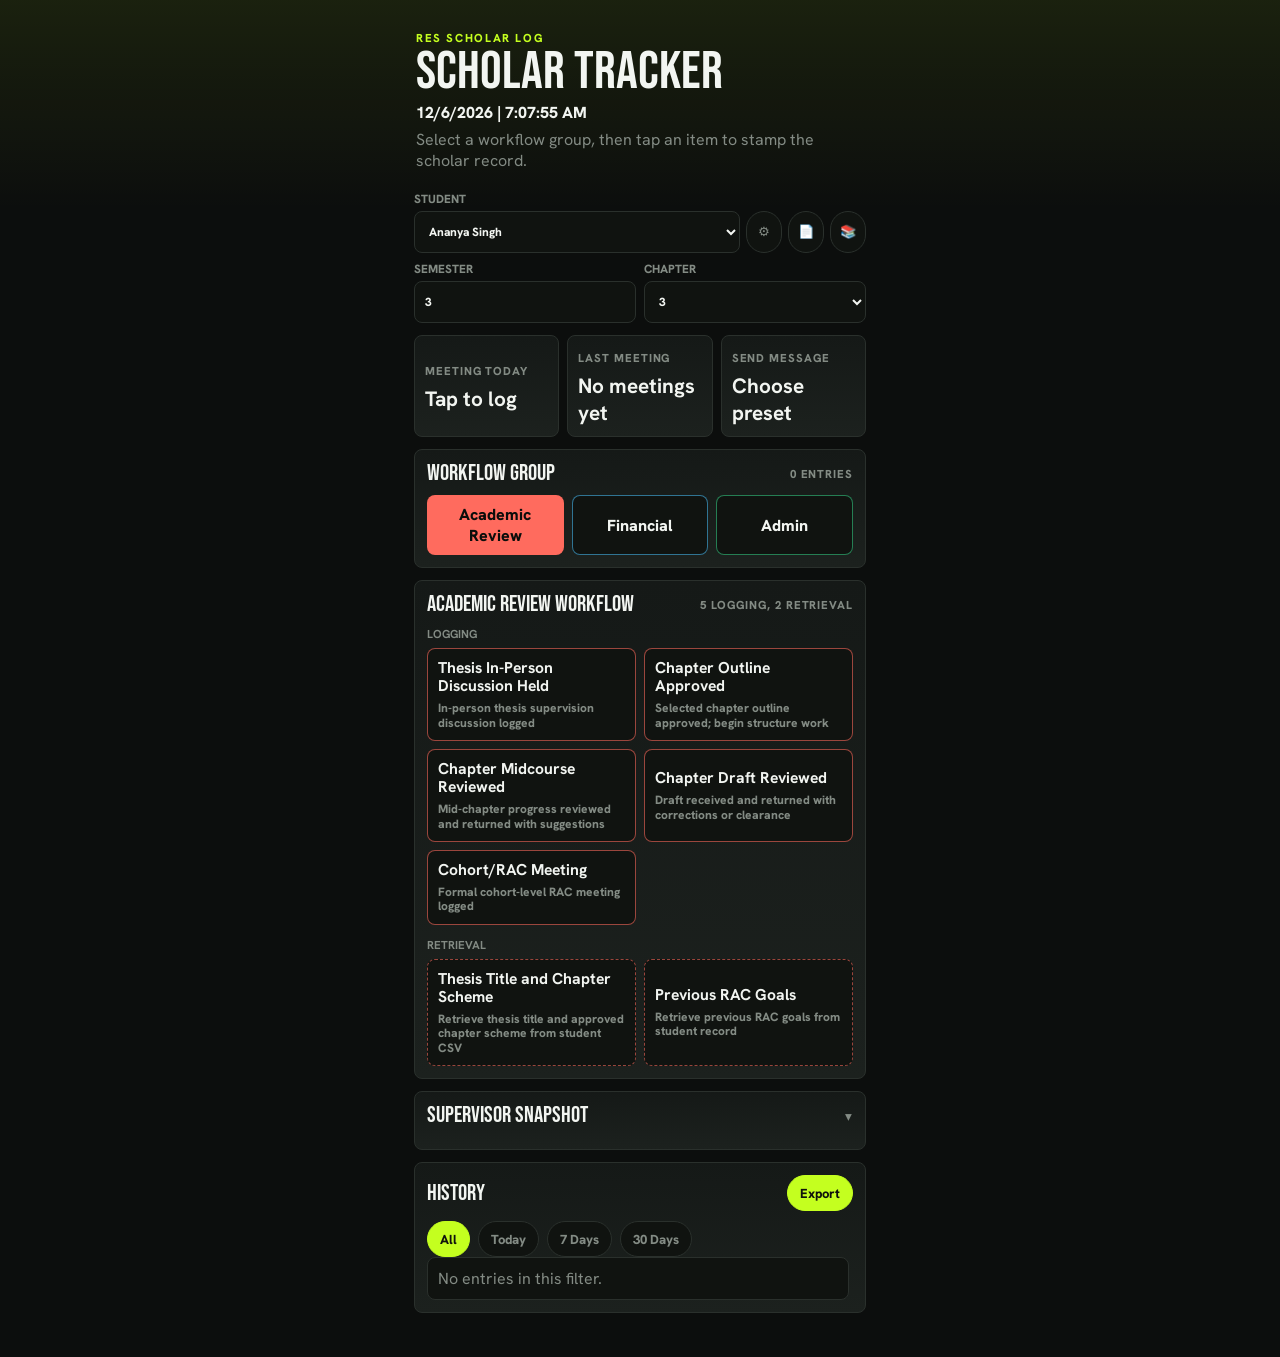
==== index.html @ d555b02e "Initial clean release of RES Scholar Tracker" ====
<!doctype html>
<html lang="en">
<head>
  <meta charset="UTF-8" />
  <meta name="viewport" content="width=device-width, initial-scale=1.0" />
  <meta name="theme-color" content="#0c0e0d" />
  <meta name="description" content="Tap-first research supervision tracker for RAC, chapter, and financial signature activity." />
  <meta name="apple-mobile-web-app-capable" content="yes" />
  <meta name="apple-mobile-web-app-status-bar-style" content="black-translucent" />
  <meta name="apple-mobile-web-app-title" content="RES Scholar" />
  <link rel="manifest" href="./manifest.json" />
  <link rel="icon" type="image/png" sizes="192x192" href="assets/icons/icon-192.png" />
  <title>RES Scholar Tracker</title>
  <link rel="preconnect" href="https://fonts.googleapis.com" />
  <link rel="preconnect" href="https://fonts.gstatic.com" crossorigin />
  <link href="https://fonts.googleapis.com/css2?family=Bebas+Neue&family=Hanken+Grotesk:wght@400;600;700;800&display=swap" rel="stylesheet" />
  <link rel="stylesheet" href="styles.css" />
</head>
<body>
  <main class="app-shell">
    <header class="app-header">
      <p class="kicker">RES Scholar Log</p>
      <h1>Scholar Tracker</h1>
      <p id="clock" class="clock">Loading local time...</p>
      <p class="subtitle">Select a workflow group, then tap an item to stamp the scholar record.</p>
    </header>

    <section class="session-panel" aria-label="Student session">
      <label class="student-field">
        <span>Student</span>
        <div class="student-row-input">
          <select id="studentName" autocomplete="name"></select>
          <button id="openStudents" class="icon-button" type="button" aria-label="Manage students">&#9881;</button>
          <button id="openDocuments" class="icon-button" type="button" aria-label="Manage documents">&#128196;</button>
          <button id="openPublications" class="icon-button" type="button" aria-label="Manage publications">&#128218;</button>
        </div>
      </label>
      <label>
        <span>Semester</span>
        <input id="semesterNumber" type="number" min="1" max="12" value="3" />
      </label>
      <label>
        <span>Chapter</span>
        <select id="chapterNumber">
          <option value="1">1</option>
          <option value="2">2</option>
          <option value="3" selected>3</option>
          <option value="4">4</option>
          <option value="5">5</option>
          <option value="6">6</option>
        </select>
      </label>
    </section>

    <section class="summary-grid" aria-label="Summary">
      <button id="meetingPunch" class="summary-card punch-card" type="button">
        <span>Meeting Today</span>
        <strong id="meetingPunchState">Tap to log</strong>
      </button>
      <article class="summary-card">
        <span>Last Meeting</span>
        <strong id="lastMeeting">No meetings yet</strong>
      </article>
      <button id="openMessage" class="summary-card message-card" type="button">
        <span>Send Message</span>
        <strong>Choose preset</strong>
      </button>
    </section>

    <section class="panel">
      <div class="section-head">
        <h2>Workflow Group</h2>
        <span id="entryCount">0 entries</span>
      </div>
      <div id="groupSelector" class="group-grid"></div>
    </section>

    <section class="panel">
      <div class="section-head">
        <h2 id="activeGroupTitle">Academic Review Workflow</h2>
        <span id="activeGroupMeta">Tap to log</span>
      </div>
      <div id="itemSelector" class="item-grid"></div>
    </section>

    <section class="panel insights-panel">
      <details>
        <summary class="section-head">
          <h2>Supervisor Snapshot</h2>
          <span class="chevron" aria-hidden="true">&#9662;</span>
        </summary>
        <div class="details-body">
          <p id="snapshotAcademic">Academic Review: no activity logged yet.</p>
          <p id="snapshotFinancial">Financial: no activity logged yet.</p>
          <p id="snapshotGap">Contact gap: waiting for first research action.</p>
          <p id="snapshotDocuments">Documents: none on file yet.</p>
          <p id="snapshotPublications">Publications: none on file yet.</p>
        </div>
      </details>
    </section>

    <section class="panel history-panel">
      <div class="section-head">
        <h2>History</h2>
        <button id="openExport" class="tool-button" type="button">Export</button>
      </div>

      <div class="filter-row" aria-label="Date filters">
        <button class="filter-chip on" data-filter="ALL" type="button">All</button>
        <button class="filter-chip" data-filter="TODAY" type="button">Today</button>
        <button class="filter-chip" data-filter="7D" type="button">7 Days</button>
        <button class="filter-chip" data-filter="30D" type="button">30 Days</button>
      </div>

      <div class="history-window">
        <div id="history"></div>
      </div>
    </section>
  </main>

  <div id="exportModal" class="modal" hidden>
    <div class="modal-card" role="dialog" aria-modal="true" aria-labelledby="exportTitle">
      <div class="section-head">
        <h2 id="exportTitle">Export Log</h2>
        <button id="closeExport" class="icon-button" type="button" aria-label="Close">x</button>
      </div>
      <div class="filter-row">
        <button id="formatCsv" class="filter-chip on" type="button">CSV</button>
        <button id="formatJson" class="filter-chip" type="button">JSON</button>
      </div>
      <textarea id="exportText" spellcheck="false"></textarea>
      <div class="modal-actions">
        <button id="copyExport" type="button">Copy</button>
        <button id="downloadExport" type="button">Download</button>
        <button id="shareExport" type="button">Share</button>
      </div>
      <label class="import-line">
        <span>Import CSV/JSON</span>
        <input id="importFile" type="file" accept=".csv,.json,application/json,text/csv" />
      </label>
    </div>
  </div>

  <div id="studentsModal" class="modal" hidden>
    <div class="modal-card" role="dialog" aria-modal="true" aria-labelledby="studentsTitle">
      <div class="section-head">
        <h2 id="studentsTitle">Manage Students</h2>
        <button id="closeStudents" class="icon-button" type="button" aria-label="Close">x</button>
      </div>

      <div class="student-form">
        <input id="studentFormName" placeholder="Name" autocomplete="off" />
        <input id="studentFormEnrollment" type="date" placeholder="Enrollment date" />
        <input id="studentFormSemester" type="number" min="1" max="12" placeholder="Semester" />
        <input id="studentFormEnrolmentNo" placeholder="Enrolment No." autocomplete="off" />
        <input id="studentFormTopic" placeholder="PhD Topic" autocomplete="off" />
        <input id="studentFormChapterScheme" placeholder="Chapter scheme" autocomplete="off" />
        <input id="studentFormNotes" placeholder="Notes" autocomplete="off" />
        <button id="studentFormSave" type="button">Add Student</button>
      </div>

      <div id="studentsList" class="students-list"></div>

      <div class="filter-row">
        <button id="studentsExport" class="tool-button" type="button">Export CSV</button>
        <label class="import-line inline">
          <span>Import CSV</span>
          <input id="studentsImportFile" type="file" accept=".csv,text/csv" />
        </label>
      </div>
    </div>
  </div>

  <div id="documentsModal" class="modal" hidden>
    <div class="modal-card" role="dialog" aria-modal="true" aria-labelledby="documentsTitle">
      <div class="section-head">
        <h2 id="documentsTitle">Manage Documents</h2>
        <button id="closeDocuments" class="icon-button" type="button" aria-label="Close">x</button>
      </div>

      <div class="student-form">
        <select id="documentFormStudent" autocomplete="off"></select>
        <input id="documentFormSubject" placeholder="Subject (e.g. Chapter 3, SASC paper)" autocomplete="off" />
        <input id="documentFormDocType" placeholder="Doc type (draft, folio, claim-form...)" autocomplete="off" />
        <input id="documentFormVersion" placeholder="Version" autocomplete="off" />
        <input id="documentFormFilename" placeholder="Filename" autocomplete="off" />
        <input id="documentFormSizeKb" type="number" min="0" placeholder="Size (KB)" />
        <input id="documentFormDate" type="date" placeholder="Date" />
        <button id="documentFormSave" type="button">Add Document</button>
      </div>

      <div id="documentsList" class="students-list"></div>

      <div class="filter-row">
        <button id="documentsExport" class="tool-button" type="button">Export CSV</button>
        <label class="import-line inline">
          <span>Import CSV</span>
          <input id="documentsImportFile" type="file" accept=".csv,text/csv" />
        </label>
      </div>
    </div>
  </div>

  <div id="publicationsModal" class="modal" hidden>
    <div class="modal-card" role="dialog" aria-modal="true" aria-labelledby="publicationsTitle">
      <div class="section-head">
        <h2 id="publicationsTitle">Manage Publications</h2>
        <button id="closePublications" class="icon-button" type="button" aria-label="Close">x</button>
      </div>

      <div class="student-form">
        <select id="publicationFormStudent" autocomplete="off"></select>
        <input id="publicationFormTitle" placeholder="Title" autocomplete="off" />
        <input id="publicationFormCoAuthors" placeholder="Co-authors" autocomplete="off" />
        <input id="publicationFormTargetJournal" placeholder="Target journal" autocomplete="off" />
        <select id="publicationFormStage">
          <option value="Drafting">Drafting</option>
          <option value="Compiling">Compiling</option>
          <option value="Reference-gathering">Reference-gathering</option>
          <option value="Track-changes">Track-changes</option>
          <option value="Consent">Consent</option>
          <option value="Submitted">Submitted</option>
        </select>
        <button id="publicationFormSave" type="button">Add Publication</button>
      </div>

      <div id="publicationsList" class="students-list"></div>

      <div class="filter-row">
        <button id="publicationsExport" class="tool-button" type="button">Export CSV</button>
        <label class="import-line inline">
          <span>Import CSV</span>
          <input id="publicationsImportFile" type="file" accept=".csv,text/csv" />
        </label>
      </div>
    </div>
  </div>

  <div id="messageModal" class="modal" hidden>
    <div class="modal-card" role="dialog" aria-modal="true" aria-labelledby="messageTitle">
      <div class="section-head">
        <h2 id="messageTitle">Send Message</h2>
        <button id="closeMessage" class="icon-button" type="button" aria-label="Close">x</button>
      </div>
      <div id="messagePresets" class="message-list"></div>
    </div>
  </div>

  <div id="retrievalModal" class="modal" hidden>
    <div class="modal-card" role="dialog" aria-modal="true" aria-labelledby="retrievalTitle">
      <div class="section-head">
        <h2 id="retrievalTitle">Retrieved Record</h2>
        <button id="closeRetrieval" class="icon-button" type="button" aria-label="Close">x</button>
      </div>
      <div id="retrievalBody" class="retrieval-body"></div>
    </div>
  </div>

  <div id="noteModal" class="modal" hidden>
    <div class="modal-card" role="dialog" aria-modal="true" aria-labelledby="noteTitle">
      <div class="section-head">
        <h2 id="noteTitle">Add Note</h2>
        <button id="closeNote" class="icon-button" type="button" aria-label="Close">x</button>
      </div>
      <textarea id="noteText" spellcheck="false" placeholder="Deadline phrase, filename/version, journal name..."></textarea>
      <div class="modal-actions">
        <button id="saveNote" type="button">Save Note</button>
      </div>
    </div>
  </div>

  <div id="toast" class="toast" hidden>
    <span id="toastText">Logged</span>
    <button id="undoLast" type="button">Undo</button>
  </div>

  <script src="app.js"></script>
  <script>
    if ("serviceWorker" in navigator) {
      window.addEventListener("load", () => {
        navigator.serviceWorker.register("./sw.js", { scope: "./" })
          .then((registration) => {
            if ("SyncManager" in window) {
              registration.sync.register("res-scholar-background-sync").catch(() => {});
            }

            if ("PeriodicSyncManager" in window) {
              navigator.permissions.query({ name: "periodic-background-sync" })
                .then((status) => {
                  if (status.state === "granted") {
                    return registration.periodicSync.register("res-scholar-periodic-cache", {
                      minInterval: 24 * 60 * 60 * 1000
                    });
                  }
                  return undefined;
                })
                .catch(() => {});
            }
          })
          .catch(() => {});
      });
    }
  </script>
</body>
</html>
---- styles.css ----
:root {
  --bg: #0c0e0d;
  --panel: #151917;
  --panel2: #1c211e;
  --line: #2a302c;
  --ink: #f2f5f1;
  --mut: #838b84;
  --mut2: #5d645e;
  --go: #c4ff1f;
  --academic: #ff6b5e;
  --finance: #4cc4ff;
  --review: #b98bff;
  --admin: #37d68a;
  --warn: #ffd23f;
  --bad: #ff6b5e;
}

* {
  box-sizing: border-box;
}

html {
  background: var(--bg);
}

body {
  margin: 0;
  min-height: 100vh;
  overflow-x: hidden;
  color: var(--ink);
  background:
    linear-gradient(180deg, rgba(196, 255, 31, 0.08), transparent 210px),
    var(--bg);
  font-family: "Hanken Grotesk", system-ui, sans-serif;
}

button,
input,
select,
textarea {
  font: inherit;
}

button {
  min-height: 44px;
  border: 0;
  border-radius: 8px;
  color: #10130d;
  background: var(--go);
  font-weight: 800;
  cursor: pointer;
}

button:active {
  transform: translateY(1px);
}

.app-shell {
  width: min(480px, 100%);
  margin: 0 auto;
  padding: 18px 14px 44px;
  overflow-x: clip;
}

.app-header {
  padding: 12px 2px 8px;
}

.kicker {
  margin: 0;
  color: var(--go);
  font-size: 0.72rem;
  font-weight: 800;
  letter-spacing: 0.14em;
  text-transform: uppercase;
}

h1,
h2 {
  font-family: "Bebas Neue", "Hanken Grotesk", sans-serif;
  font-weight: 400;
  letter-spacing: 0;
}

h1 {
  margin: 2px 0 4px;
  font-size: clamp(2.8rem, 14vw, 3.35rem);
  line-height: 0.95;
  overflow-wrap: anywhere;
}

h2 {
  margin: 0;
  font-size: 1.45rem;
  line-height: 1;
}

.clock,
.subtitle {
  margin: 0;
  color: var(--mut);
}

.clock {
  color: var(--ink);
  font-weight: 800;
}

.subtitle {
  margin-top: 6px;
}

.session-panel,
.summary-grid,
.panel {
  margin-top: 12px;
}

.session-panel {
  display: grid;
  gap: 8px;
  grid-template-columns: repeat(2, minmax(0, 1fr));
}

.student-field {
  grid-column: 1 / -1;
}

.session-panel label {
  display: grid;
  gap: 4px;
  min-width: 0;
  color: var(--mut);
  font-size: 0.74rem;
  font-weight: 800;
  text-transform: uppercase;
}

.session-panel input,
.session-panel select,
.student-form input {
  width: 100%;
  min-height: 42px;
  border: 1px solid var(--line);
  border-radius: 8px;
  padding: 8px 10px;
  color: var(--ink);
  background: #101310;
}

.student-row-input {
  display: flex;
  gap: 6px;
}

.student-row-input select {
  flex: 1;
  width: auto;
  min-width: 0;
}

.student-row-input .icon-button {
  flex: 0 0 auto;
  align-self: stretch;
}

.summary-grid {
  display: grid;
  grid-template-columns: repeat(3, minmax(0, 1fr));
  gap: 8px;
}

.summary-card,
.panel {
  min-width: 0;
  border: 1px solid var(--line);
  border-radius: 8px;
  background: linear-gradient(180deg, var(--panel), var(--panel2));
}

.summary-card {
  min-height: 74px;
  padding: 10px;
  text-align: left;
}

button.summary-card {
  color: var(--ink);
  font-weight: 400;
}

.punch-card.on {
  border-color: var(--go);
  background: var(--go);
}

.punch-card.on span,
.punch-card.on strong {
  color: #0b0d0b;
}

.summary-grid span,
.section-head span {
  color: var(--mut);
  font-size: 0.72rem;
  font-weight: 800;
  letter-spacing: 0.08em;
  text-transform: uppercase;
}

.summary-grid strong {
  display: block;
  margin-top: 5px;
  overflow-wrap: anywhere;
  font-size: 1.3rem;
}

.panel {
  padding: 12px;
}

.section-head {
  display: flex;
  align-items: center;
  justify-content: space-between;
  gap: 10px;
  min-width: 0;
  margin-bottom: 10px;
}

.group-grid {
  display: grid;
  grid-template-columns: repeat(3, minmax(0, 1fr));
  gap: 8px;
}

.group-button {
  min-width: 0;
  min-height: 58px;
  padding: 8px;
  border: 1px solid color-mix(in srgb, var(--group-color), transparent 45%);
  color: var(--ink);
  background: #101310;
}

.group-button.on {
  color: #0b0d0b;
  background: var(--group-color);
}

.item-grid {
  display: grid;
  gap: 12px;
}

.item-section h3 {
  margin: 0 0 7px;
  color: var(--mut);
  font-size: 0.72rem;
  text-transform: uppercase;
  letter-spacing: 0;
}

.item-section-grid {
  display: grid;
  grid-template-columns: repeat(2, minmax(0, 1fr));
  gap: 8px;
}

.item-button {
  min-width: 0;
  min-height: 74px;
  padding: 10px;
  border: 1px solid color-mix(in srgb, var(--item-color), transparent 42%);
  color: var(--ink);
  background: #101310;
  text-align: left;
}

.retrieval-item {
  border-style: dashed;
}

.item-button strong,
.item-button span {
  display: block;
}

.item-button strong {
  font-size: 0.98rem;
  line-height: 1.15;
}

.item-button span {
  margin-top: 6px;
  color: var(--mut);
  font-size: 0.75rem;
  line-height: 1.2;
}

.insights-panel p {
  margin: 4px 0 0;
  color: var(--mut);
}

.insights-panel summary {
  cursor: pointer;
  list-style: none;
}

.insights-panel summary::-webkit-details-marker {
  display: none;
}

.insights-panel .chevron {
  color: var(--mut);
  font-size: 0.85rem;
  transition: transform 0.2s ease;
}

.insights-panel details[open] .chevron {
  transform: rotate(180deg);
}

.insights-panel .details-body {
  margin-top: 10px;
}

.filter-row,
.modal-actions {
  display: flex;
  flex-wrap: wrap;
  gap: 8px;
}

.filter-chip,
.tool-button,
.icon-button {
  width: auto;
  min-height: 36px;
  border: 1px solid var(--line);
  border-radius: 999px;
  padding: 7px 12px;
  color: var(--mut);
  background: #101310;
  font-size: 0.82rem;
}

.filter-chip.on,
.tool-button {
  border-color: var(--go);
  color: #10130d;
  background: var(--go);
}

.icon-button {
  width: 36px;
  padding: 0;
}

.history-window {
  max-height: min(430px, 46dvh);
  overflow-y: auto;
  padding-right: 4px;
  -webkit-overflow-scrolling: touch;
  scrollbar-color: var(--line) transparent;
}

#history {
  display: grid;
  gap: 8px;
}

.history-day {
  margin: 8px 0 0;
  color: var(--go);
  font-size: 0.72rem;
  font-weight: 800;
  letter-spacing: 0.1em;
  text-transform: uppercase;
}

.log-item,
.student-row,
.empty {
  border: 1px solid var(--line);
  border-radius: 8px;
  padding: 10px;
  background: #101310;
}

.log-item,
.student-row {
  display: grid;
  grid-template-columns: 1fr auto;
  gap: 8px;
}

.log-item strong,
.log-item span,
.log-item small,
.student-row strong,
.student-row span,
.student-row small {
  display: block;
}

.log-item strong,
.student-row strong {
  line-height: 1.15;
}

.log-item span,
.student-row span {
  color: var(--mut);
  font-size: 0.86rem;
}

.log-item small,
.student-row small {
  margin-top: 4px;
  color: var(--mut2);
}

.delete-entry {
  width: 34px;
  min-height: 34px;
  align-self: start;
  color: var(--mut);
  background: #171b18;
}

.student-row-actions {
  display: flex;
  flex-direction: column;
  gap: 6px;
}

.student-row-actions .icon-button {
  width: 34px;
  min-height: 34px;
}

.students-list {
  display: grid;
  gap: 8px;
  max-height: 40dvh;
  margin-bottom: 10px;
  overflow-y: auto;
  padding-right: 4px;
}

.student-form {
  display: grid;
  gap: 8px;
  margin-bottom: 12px;
}

.import-line.inline {
  margin-top: 0;
}

.message-list {
  display: grid;
  gap: 8px;
}

.message-preset {
  min-height: 58px;
  padding: 10px;
  border: 1px solid var(--line);
  color: var(--ink);
  background: #101310;
  text-align: left;
  font-weight: 400;
}

.message-preset strong,
.message-preset span {
  display: block;
}

.message-preset strong {
  font-size: 0.98rem;
  line-height: 1.15;
}

.message-preset span {
  margin-top: 6px;
  color: var(--mut);
  font-size: 0.8rem;
  line-height: 1.2;
}

.retrieval-body {
  display: grid;
  gap: 8px;
}

.retrieval-row {
  border: 1px solid var(--line);
  border-radius: 8px;
  padding: 10px;
  background: #101310;
}

.retrieval-row strong,
.retrieval-row p {
  display: block;
}

.retrieval-row p {
  margin: 6px 0 0;
  color: var(--mut);
  line-height: 1.35;
}

.empty {
  color: var(--mut);
}

.modal {
  position: fixed;
  inset: 0;
  z-index: 20;
  display: grid;
  place-items: center;
  padding: 16px;
  background: rgba(0, 0, 0, 0.72);
}

.modal[hidden],
.toast[hidden] {
  display: none;
}

.modal-card {
  width: min(480px, 100%);
  border: 1px solid var(--line);
  border-radius: 8px;
  padding: 12px;
  background: var(--panel);
}

textarea {
  width: 100%;
  height: 230px;
  margin: 10px 0;
  border: 1px solid var(--line);
  border-radius: 8px;
  padding: 10px;
  color: var(--ink);
  background: #101310;
  resize: vertical;
}

.modal-actions button {
  flex: 1 1 0;
}

.import-line {
  display: grid;
  gap: 6px;
  margin-top: 10px;
  color: var(--mut);
  font-size: 0.82rem;
  font-weight: 800;
}

.toast {
  position: fixed;
  left: 50%;
  bottom: 18px;
  z-index: 30;
  display: flex;
  align-items: center;
  gap: 12px;
  width: min(440px, calc(100% - 28px));
  border: 1px solid rgba(196, 255, 31, 0.5);
  border-radius: 8px;
  padding: 10px;
  color: var(--ink);
  background: #111510;
  transform: translateX(-50%);
  box-shadow: 0 16px 32px rgba(0, 0, 0, 0.34);
}

.toast span {
  flex: 1;
}

.toast button {
  width: auto;
  min-height: 36px;
  padding: 7px 12px;
}

@media (max-width: 380px) {
  .summary-grid {
    grid-template-columns: 1fr;
  }

  .group-grid,
  .item-section-grid {
    grid-template-columns: repeat(2, minmax(0, 1fr));
  }

  h1 {
    font-size: 2.8rem;
  }
}
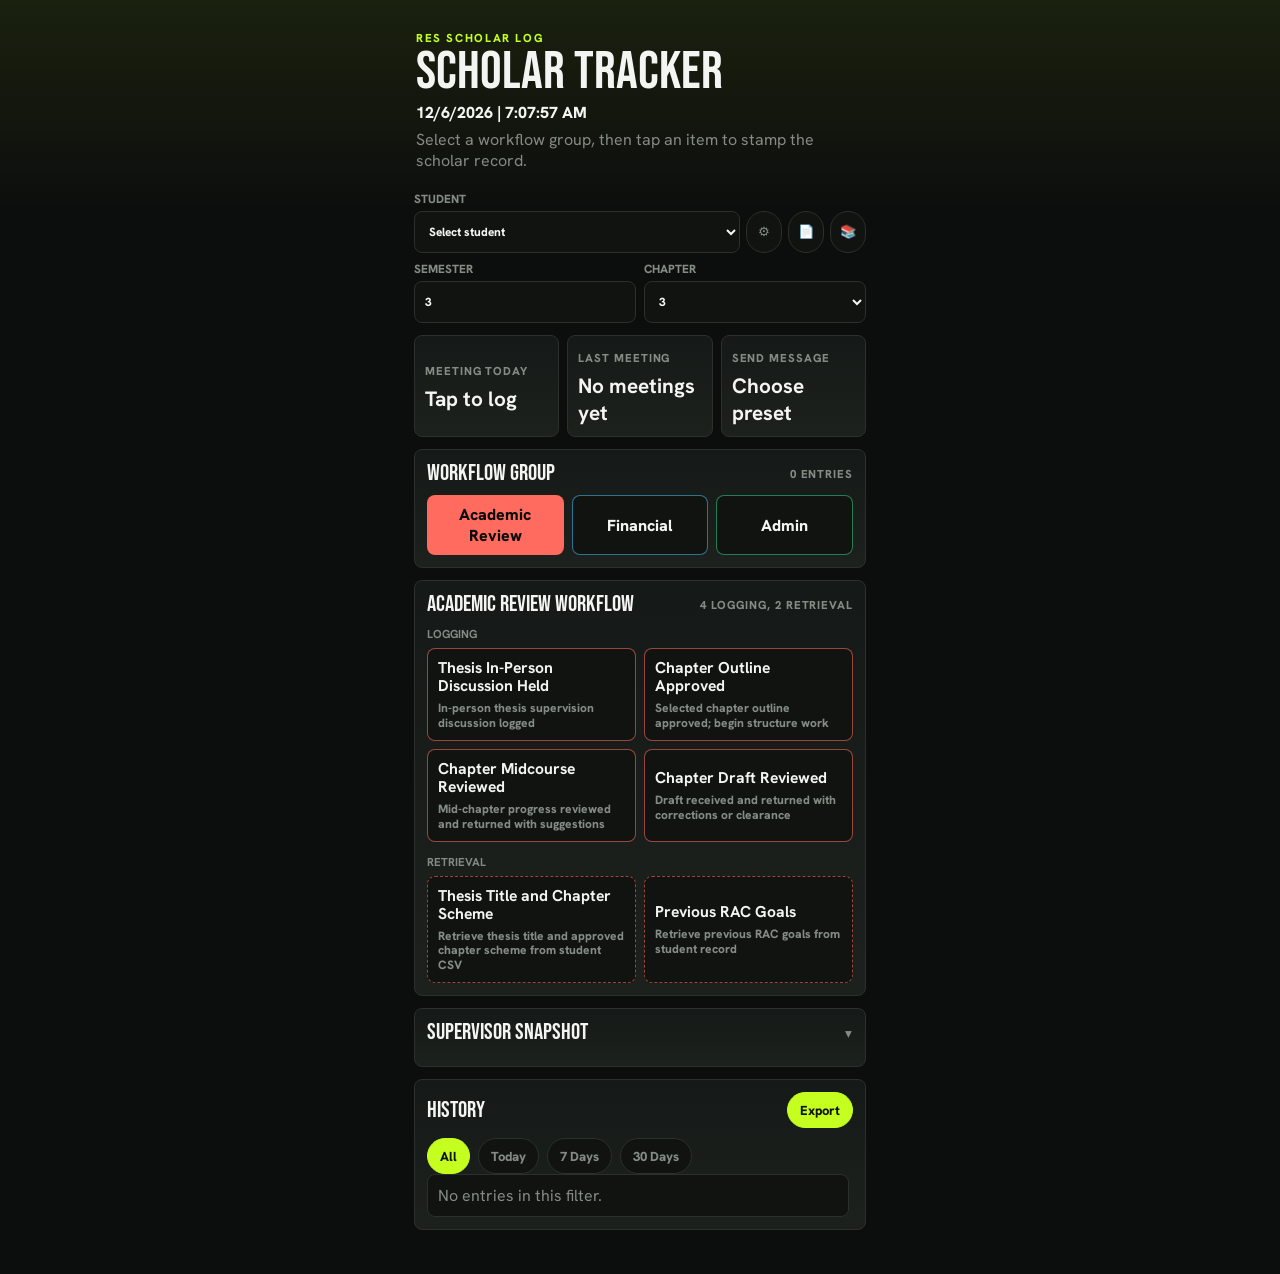
==== commit ba94789a: "Update student handling and retrieval flow" ====
--- a/index.html
+++ b/index.html
@@ -95,6 +95,9 @@
           <p id="snapshotGap">Contact gap: waiting for first research action.</p>
           <p id="snapshotDocuments">Documents: none on file yet.</p>
           <p id="snapshotPublications">Publications: none on file yet.</p>
+          <div id="snapshotRetrieval" class="snapshot-window">
+            <div class="empty">Retrievals will appear here.</div>
+          </div>
         </div>
       </details>
     </section>
@@ -242,17 +245,11 @@
         <h2 id="messageTitle">Send Message</h2>
         <button id="closeMessage" class="icon-button" type="button" aria-label="Close">x</button>
       </div>
+      <label class="import-line inline">
+        <span>Email</span>
+        <input id="messageRecipientEmail" type="email" readonly placeholder="Select a student to fill email" />
+      </label>
       <div id="messagePresets" class="message-list"></div>
-    </div>
-  </div>
-
-  <div id="retrievalModal" class="modal" hidden>
-    <div class="modal-card" role="dialog" aria-modal="true" aria-labelledby="retrievalTitle">
-      <div class="section-head">
-        <h2 id="retrievalTitle">Retrieved Record</h2>
-        <button id="closeRetrieval" class="icon-button" type="button" aria-label="Close">x</button>
-      </div>
-      <div id="retrievalBody" class="retrieval-body"></div>
     </div>
   </div>
 
